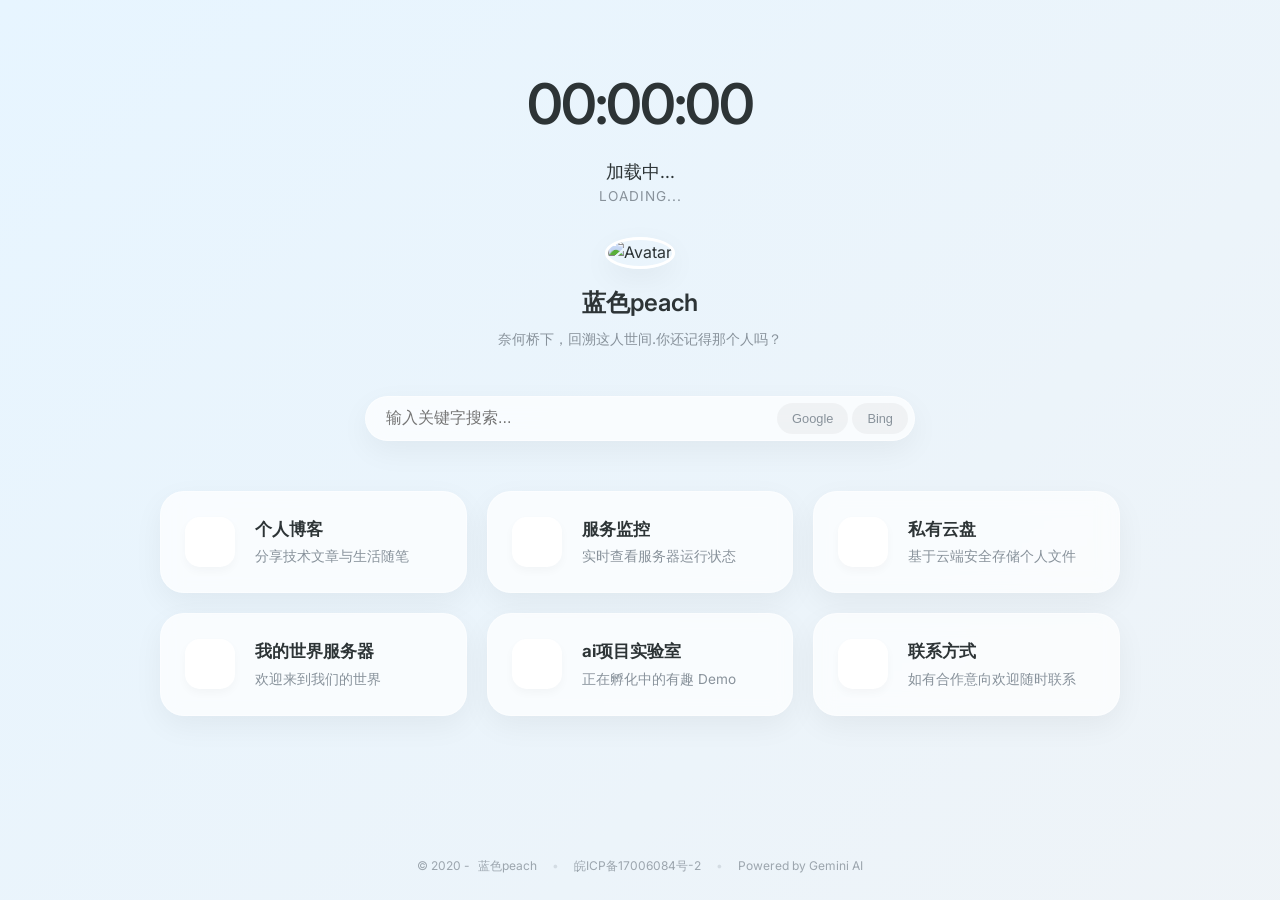
==== docs/index.html @ d5a5ec9e "更新" ====
<!DOCTYPE html>
<html lang="zh-CN">
<head>
    <meta charset="UTF-8">
    <meta name="viewport" content="width=device-width, initial-scale=1.0">
    <title>个人导航 | My Hub</title>
    <!-- 字体与图标库 -->
    <link href="https://fonts.googleapis.com/css2?family=Inter:wght@300;400;600&display=swap" rel="stylesheet">
    <script src="https://unpkg.com/lucide@latest"></script>
    
    <style>
        :root {
            --accent-color: #4a90e2;
            --text-main: #2d3436;
            --text-sub: #88929b; /* 调轻了副文本颜色 */
            --glass: rgba(255, 255, 255, 0.7);
            --border: rgba(255, 255, 255, 0.4);
            --shadow: 0 10px 30px rgba(0, 0, 0, 0.05);
        }

        /* 核心布局 */
        * { margin: 0; padding: 0; box-sizing: border-box; }
        
        body {
            font-family: 'Inter', -apple-system, "PingFang SC", sans-serif;
            color: var(--text-main);
            min-height: 100vh;
            display: flex;
            flex-direction: column;
            align-items: center;
            line-height: 1.6;
        }

        /* 动态流动背景 */
        .bg-animate {
            position: fixed;
            top: 0; left: 0; width: 100%; height: 100%;
            z-index: -1;
            background: linear-gradient(-45deg, #f8f9fa, #e9ecef, #f1f3f5, #e7f5ff);
            background-size: 400% 400%;
            animation: gradientMove 15s ease infinite;
        }
        @keyframes gradientMove {
            0% { background-position: 0% 50%; }
            50% { background-position: 100% 50%; }
            100% { background-position: 0% 50%; }
        }

        /* 头部区域 */
        header {
            width: 100%;
            max-width: 900px;
            padding: 60px 20px 40px;
            text-align: center;
            animation: fadeInDown 0.8s ease;
        }

        #clock {
            font-size: 3.5rem;
            font-weight: 600;
            letter-spacing: -2px;
            margin-bottom: 8px;
        }

        .date-box { margin-bottom: 30px; }
        .date-cn { font-size: 1.1rem; color: var(--text-main); }
        .date-en { font-size: 0.85rem; color: var(--text-sub); text-transform: uppercase; letter-spacing: 1px; }

        .profile { margin-top: 25px; }
        .avatar {
            width: 85px; height: 85px;
            border-radius: 50%;
            border: 3px solid #fff;
            box-shadow: var(--shadow);
            margin-bottom: 15px;
            transition: transform 0.4s ease;
        }
        .avatar:hover { transform: scale(1.1) rotate(5deg); }
        .profile h1 { font-size: 1.5rem; font-weight: 600; }
        .profile p { color: var(--text-sub); font-size: 0.9rem; max-width: 450px; margin: 5px auto; }

        /* 主体区域 */
        main {
            flex: 1; /* 自动撑开 */
            width: 100%;
            max-width: 1000px;
            padding: 0 20px;
            display: flex;
            flex-direction: column;
            align-items: center;
        }

        /* 搜索框 */
        .search-container {
            width: 100%;
            max-width: 550px;
            margin-bottom: 50px;
            animation: fadeInUp 0.8s ease 0.2s backwards;
        }
        .search-bar {
            background: var(--glass);
            backdrop-filter: blur(15px);
            -webkit-backdrop-filter: blur(15px);
            border-radius: 30px;
            padding: 6px 6px 6px 20px;
            display: flex;
            align-items: center;
            border: 1px solid var(--border);
            box-shadow: var(--shadow);
        }
        .search-bar input {
            flex: 1;
            border: none;
            background: transparent;
            outline: none;
            font-size: 1rem;
            color: var(--text-main);
        }
        .search-btns { display: flex; gap: 4px; }
        .search-btns button {
            border: none;
            padding: 8px 15px;
            border-radius: 20px;
            cursor: pointer;
            font-size: 0.8rem;
            background: rgba(0,0,0,0.04);
            color: var(--text-sub);
            transition: 0.3s;
        }
        .search-btns button:hover { background: var(--accent-color); color: white; }

        /* 导航网格 */
        .nav-grid {
            display: grid;
            grid-template-columns: repeat(auto-fit, minmax(280px, 1fr));
            gap: 20px;
            width: 100%;
            margin-bottom: 60px;
            animation: fadeInUp 0.8s ease 0.4s backwards;
        }
        .card {
            background: var(--glass);
            backdrop-filter: blur(10px);
            -webkit-backdrop-filter: blur(10px);
            padding: 24px;
            border-radius: 24px;
            text-decoration: none;
            color: inherit;
            display: flex;
            align-items: center;
            border: 1px solid var(--border);
            box-shadow: var(--shadow);
            transition: all 0.3s ease;
        }
        .card:hover {
            transform: translateY(-5px);
            background: #fff;
            box-shadow: 0 15px 40px rgba(0,0,0,0.08);
        }
        .icon-box {
            width: 50px; height: 50px;
            background: #fff;
            border-radius: 15px;
            display: flex; align-items: center; justify-content: center;
            margin-right: 20px;
            color: var(--accent-color);
            box-shadow: 0 4px 10px rgba(0,0,0,0.03);
        }
        .card-content h3 { font-size: 1.05rem; margin-bottom: 4px; }
        .card-content p { font-size: 0.85rem; color: var(--text-sub); }

        /* 极简底部样式 - 优化后的部分 */
        footer {
            width: 100%;
            padding: 25px 20px; /* 减小了内边距 */
            font-size: 0.75rem; /* 减小了字号 */
            color: var(--text-sub);
            display: flex;
            justify-content: center;
            align-items: center;
            flex-wrap: wrap; /* 手机端自动换行 */
            gap: 10px;
            opacity: 0.8;
        }
        footer .dot { opacity: 0.3; padding: 0 5px; }
        footer a { color: var(--text-sub); text-decoration: none; transition: 0.3s; }
        footer a:hover { color: var(--accent-color); }
        .footer-item { display: flex; align-items: center; gap: 4px; }

        /* 入场动画 */
        @keyframes fadeInDown { from { opacity: 0; transform: translateY(-20px); } to { opacity: 1; transform: translateY(0); } }
        @keyframes fadeInUp { from { opacity: 0; transform: translateY(20px); } to { opacity: 1; transform: translateY(0); } }

        /* 移动端适配 */
        @media (max-width: 600px) {
            #clock { font-size: 2.8rem; }
            .nav-grid { grid-template-columns: 1fr; }
            footer { flex-direction: column; gap: 5px; } /* 手机端改为垂直排列 */
            footer .dot { display: none; } /* 手机端隐藏圆点 */
        }
    </style>
</head>
<body>

    <div class="bg-animate"></div>

    <header>
        <div id="clock">00:00:00</div>
        <div class="date-box">
            <div id="date-cn" class="date-cn">加载中...</div>
            <div id="date-en" class="date-en">Loading...</div>
        </div>

        <div class="profile">
            <img src="https://q.qlogo.cn/headimg_dl?dst_uin=1306360483&spec=640" alt="Avatar" class="avatar">
            <h1>蓝色peach</h1>
            <p>奈何桥下，回溯这人世间.你还记得那个人吗？</p>
        </div>
    </header>

    <main>
        <!-- 搜索区域 -->
        <div class="search-container">
            <div class="search-bar">
                <input type="text" id="search-input" placeholder="输入关键字搜索..." onkeydown="if(event.keyCode==13) search('bing')">
                <div class="search-btns">
                    <button onclick="search('google')">Google</button>
                    <button onclick="search('bing')">Bing</button>
                </div>
            </div>
        </div>

        <!-- 导航区域 -->
        <div class="nav-grid">
            <a href="http://blog.lansepeach.cn/" class="card">
                <div class="icon-box"><i data-lucide="book-open"></i></div>
                <div class="card-content">
                    <h3>个人博客</h3>
                    <p>分享技术文章与生活随笔</p>
                </div>
            </a>
            <a href="https://jk.lansepeach.cn/" class="card">
                <div class="icon-box"><i data-lucide="activity"></i></div>
                <div class="card-content">
                    <h3>服务监控</h3>
                    <p>实时查看服务器运行状态</p>
                </div>
            </a>
            <a href="http://cloud.lansepeach.cn:5212/" class="card">
                <div class="icon-box"><i data-lucide="hard-drive"></i></div>
                <div class="card-content">
                    <h3>私有云盘</h3>
                    <p>基于云端安全存储个人文件</p>
                </div>
            </a>
            <a href="https://mc.lansepeach.cn/" class="card">
                <div class="icon-box"><i data-lucide="Gamepad"></i></div>
                <div class="card-content">
                    <h3>我的世界服务器</h3>
                    <p>欢迎来到我们的世界</p>
                </div>
            </a>
            <a href="http://ai.lansepeach.cn/" class="card">
                <div class="icon-box"><i data-lucide="Bot"></i></div>
                <div class="card-content">
                    <h3>ai项目实验室</h3>
                    <p>正在孵化中的有趣 Demo</p>
                </div>
            </a>
            <a href="tencent://AddContact/?fromId=50&fromSubId=1&subcmd=all&uin=1306360483" class="card">
                <div class="icon-box"><i data-lucide="mail"></i></div>
                <div class="card-content">
                    <h3>联系方式</h3>
                    <p>如有合作意向欢迎随时联系</p>
                </div>
            </a>
        </div>
    </main>

    <footer>
        <div class="footer-item">&copy; 2020 - <span id="year"></span> 蓝色peach</div>
        <span class="dot">•</span>
        <div class="footer-item">
            <a href="https://beian.miit.gov.cn/" target="_blank">皖ICP备17006084号-2</a>
        </div>
        <span class="dot">•</span>
        <div class="footer-item">Powered by Gemini AI</div>
    </footer>

    <script>
        lucide.createIcons();

        function updateTime() {
            const now = new Date();
            document.getElementById('clock').innerText = now.toLocaleTimeString('zh-CN', { hour12: false });
            const cnOptions = { year: 'numeric', month: 'long', day: 'numeric', weekday: 'long' };
            document.getElementById('date-cn').innerText = now.toLocaleDateString('zh-CN', cnOptions);
            const enOptions = { weekday: 'long', month: 'long', day: 'numeric', year: 'numeric' };
            document.getElementById('date-en').innerText = now.toLocaleDateString('en-US', enOptions);
            document.getElementById('year').innerText = now.getFullYear();
        }

        function search(engine) {
            const query = document.getElementById('search-input').value;
            if (!query) return;
            const url = engine === 'google' 
                ? `https://www.google.com/search?q=${encodeURIComponent(query)}`
                : `https://cn.bing.com/search?q=${encodeURIComponent(query)}`;
            window.open(url, '_blank');
        }

        setInterval(updateTime, 1000);
        updateTime();
    </script>
</body>
</html>
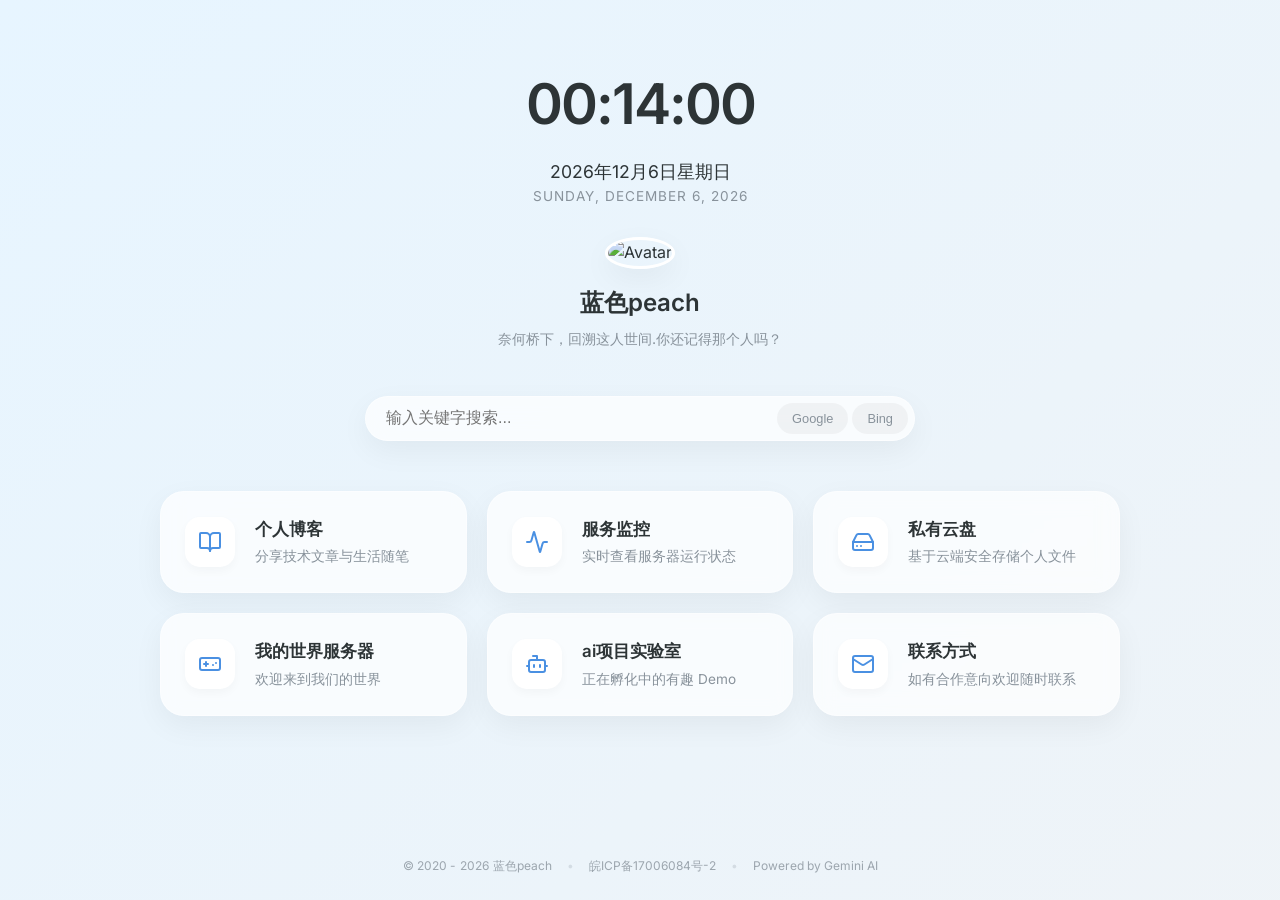
==== commit 11dad8f8: "gx" ====
--- a/docs/index.html
+++ b/docs/index.html
@@ -4,10 +4,17 @@
     <meta charset="UTF-8">
     <meta name="viewport" content="width=device-width, initial-scale=1.0">
     <title>个人导航 | My Hub</title>
+
+    <link rel="icon" type="image/svg+xml" href="https://q.qlogo.cn/headimg_dl?dst_uin=1306360483&spec=640">
+    
     <!-- 字体与图标库 -->
-    <link href="https://fonts.googleapis.com/css2?family=Inter:wght@300;400;600&display=swap" rel="stylesheet">
-    <script src="https://unpkg.com/lucide@latest"></script>
-    
+   
+    <!-- 1. 引用本地字体 CSS -->
+    <link rel="stylesheet" href="fonts/inter.css">
+
+    <!-- 2. 引用本地图标 JS -->
+    <script src="js/lucide.min.js"></script>
+
     <style>
         :root {
             --accent-color: #4a90e2;
--- a/docs/fonts/inter.css
+++ b/docs/fonts/inter.css
@@ -0,0 +1,28 @@
+/* fonts/inter.css */
+
+/* 细体 300 */
+@font-face {
+  font-family: 'Inter';
+  font-style: normal;
+  font-weight: 300;
+  font-display: swap;
+  src: url('inter-300.woff2') format('woff2');
+}
+
+/* 常规 400 */
+@font-face {
+  font-family: 'Inter';
+  font-style: normal;
+  font-weight: 400;
+  font-display: swap;
+  src: url('inter-400.woff2') format('woff2');
+}
+
+/* 粗体 600 */
+@font-face {
+  font-family: 'Inter';
+  font-style: normal;
+  font-weight: 600;
+  font-display: swap;
+  src: url('inter-600.woff2') format('woff2');
+}
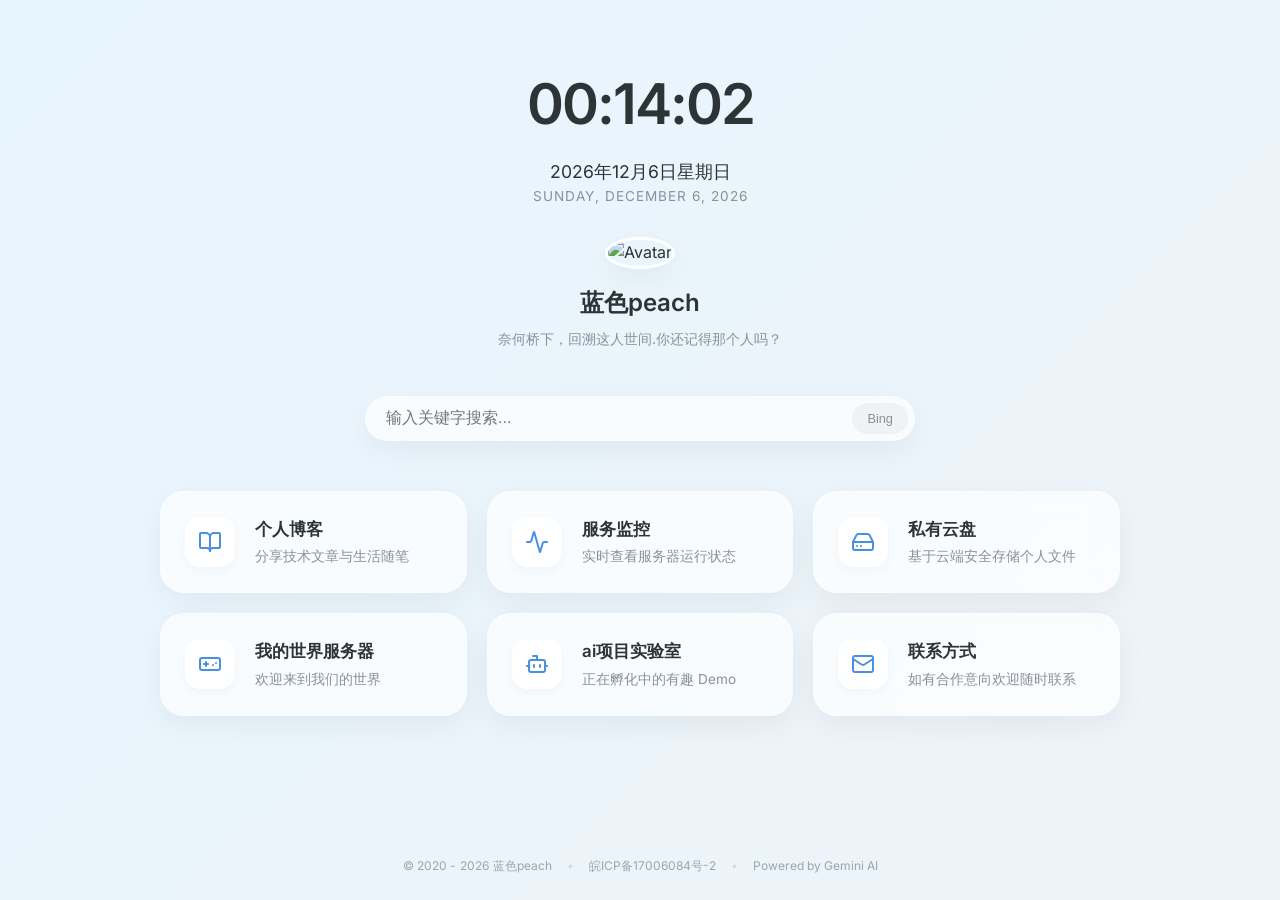
==== commit 3823cd95: "1" ====
--- a/docs/index.html
+++ b/docs/index.html
@@ -231,7 +231,7 @@
             <div class="search-bar">
                 <input type="text" id="search-input" placeholder="输入关键字搜索..." onkeydown="if(event.keyCode==13) search('bing')">
                 <div class="search-btns">
-                    <button onclick="search('google')">Google</button>
+                   <!-- <button onclick="search('google')">Google</button> -->
                     <button onclick="search('bing')">Bing</button>
                 </div>
             </div>
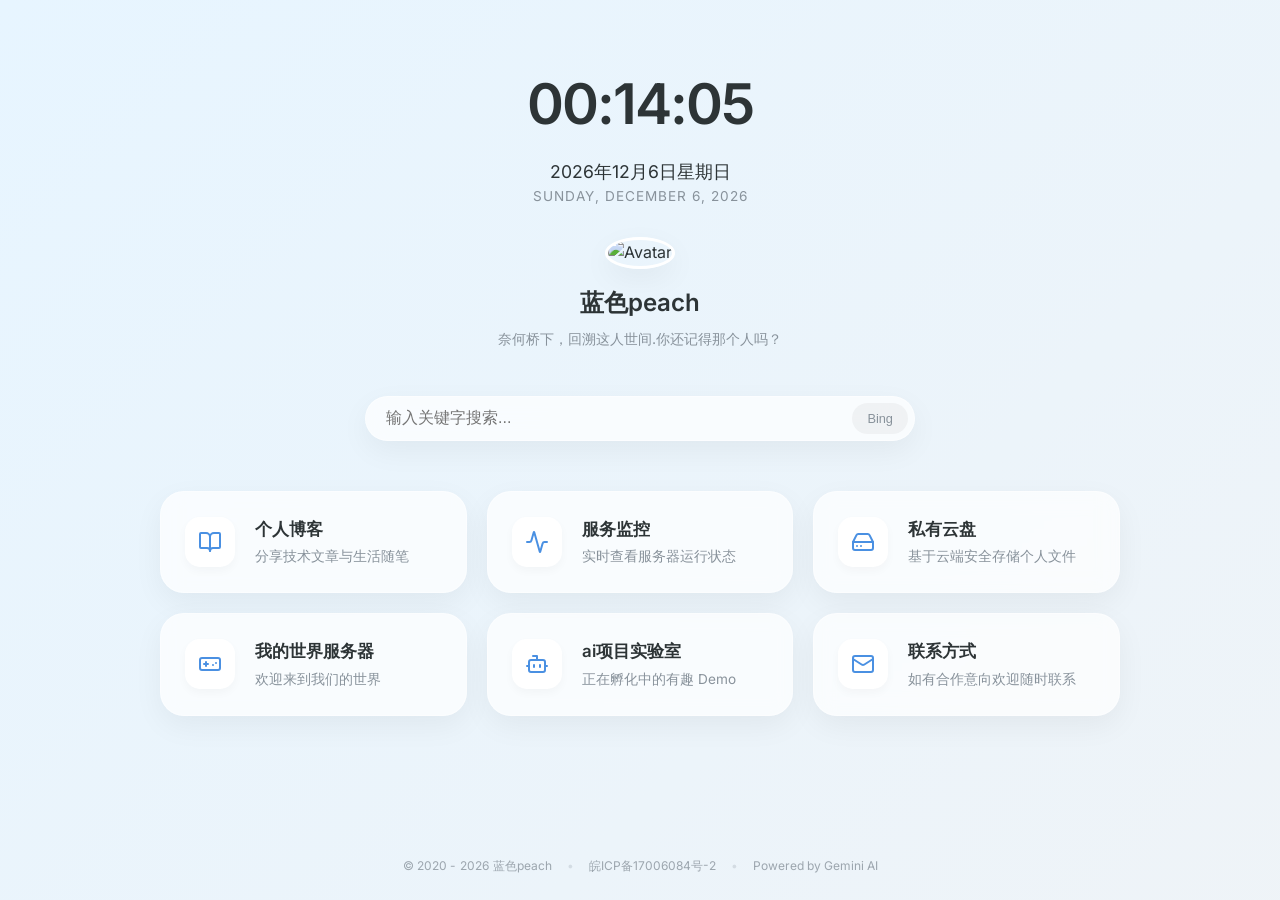
==== commit 8c2accce: "1" ====
--- a/docs/index.html
+++ b/docs/index.html
@@ -239,7 +239,7 @@
 
         <!-- 导航区域 -->
         <div class="nav-grid">
-            <a href="http://blog.lansepeach.cn/" class="card">
+            <a href="https://blog.lansepeach.cn/" class="card">
                 <div class="icon-box"><i data-lucide="book-open"></i></div>
                 <div class="card-content">
                     <h3>个人博客</h3>
@@ -285,7 +285,7 @@
     </main>
 
     <footer>
-        <div class="footer-item">&copy; 2020 - <span id="year"></span> 蓝色peach</div>
+        <div class="footer-item">&copy; 2020 - <span id="year"></span>蓝色peach</div>
         <span class="dot">•</span>
         <div class="footer-item">
             <a href="https://beian.miit.gov.cn/" target="_blank">皖ICP备17006084号-2</a>
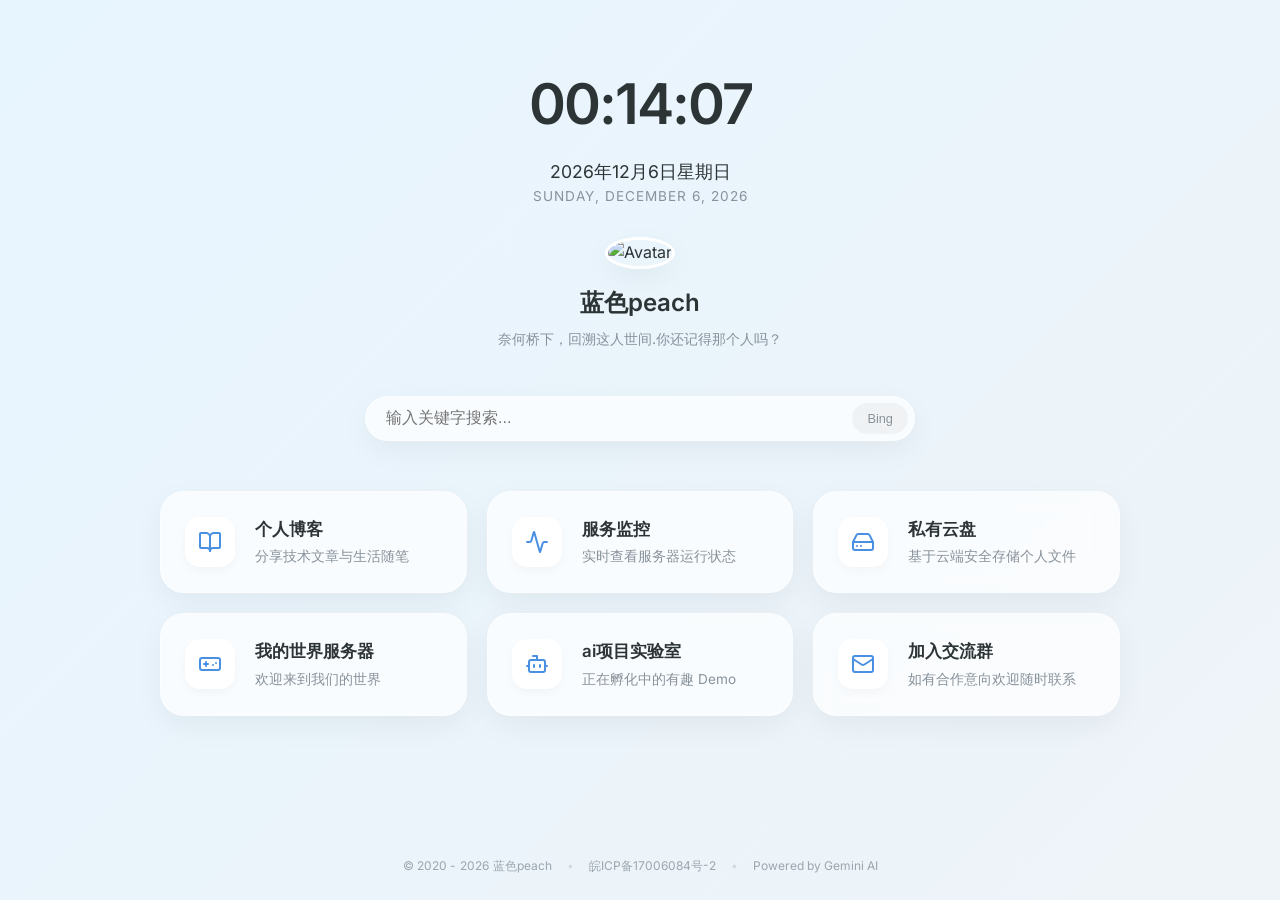
==== commit b15c322c: "11" ====
--- a/docs/index.html
+++ b/docs/index.html
@@ -274,10 +274,10 @@
                     <p>正在孵化中的有趣 Demo</p>
                 </div>
             </a>
-            <a href="tencent://AddContact/?fromId=50&fromSubId=1&subcmd=all&uin=1306360483" class="card">
+            <a href="https://jq.qq.com/?_wv=1027&k=5LHiiU6" class="card">
                 <div class="icon-box"><i data-lucide="mail"></i></div>
                 <div class="card-content">
-                    <h3>联系方式</h3>
+                    <h3>加入交流群</h3>
                     <p>如有合作意向欢迎随时联系</p>
                 </div>
             </a>
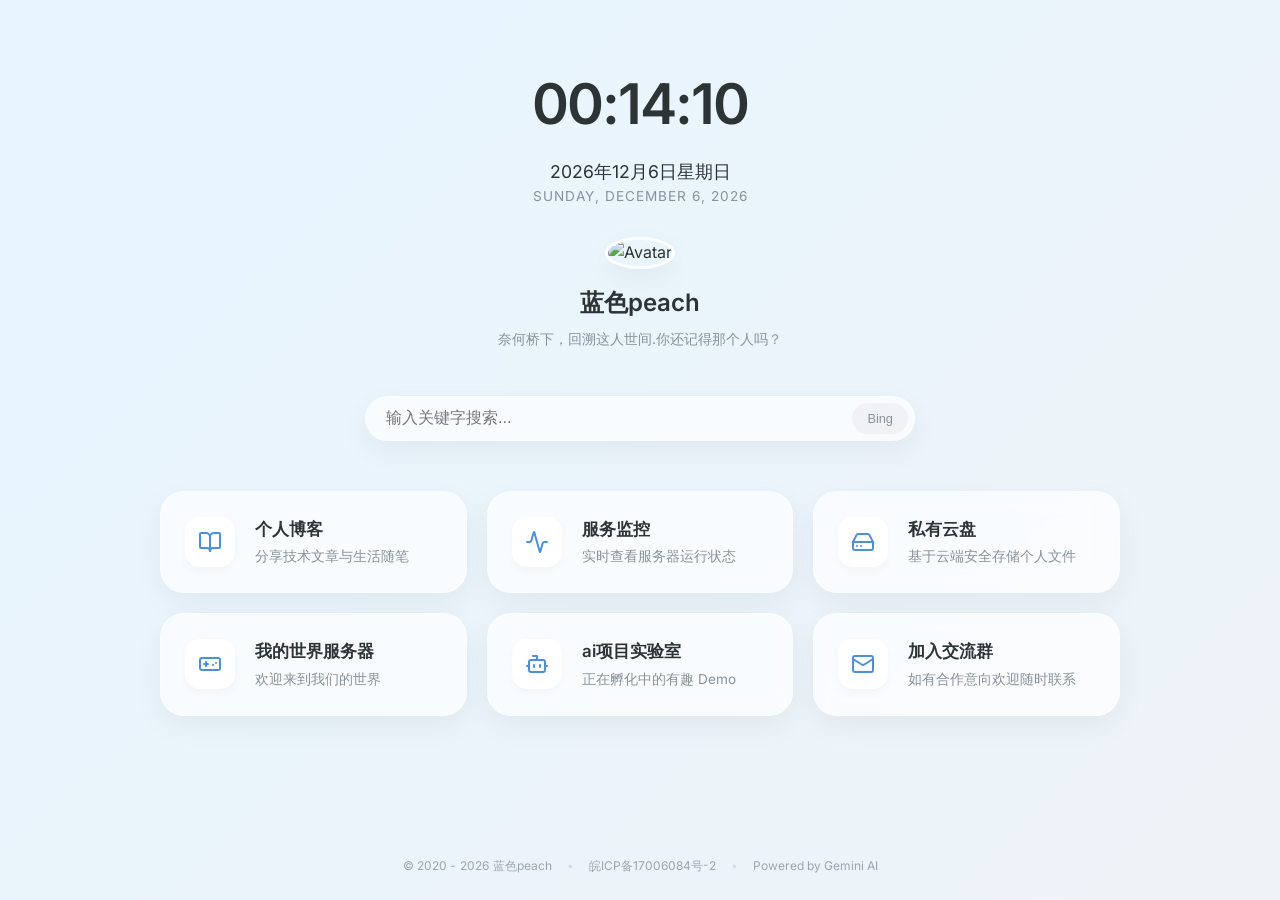
==== commit 8c46506c: "更新" ====
--- a/docs/index.html
+++ b/docs/index.html
@@ -267,7 +267,7 @@
                     <p>欢迎来到我们的世界</p>
                 </div>
             </a>
-            <a href="http://ai.lansepeach.cn/" class="card">
+            <a href="https://ai.lansepeach.cn/" class="card">
                 <div class="icon-box"><i data-lucide="Bot"></i></div>
                 <div class="card-content">
                     <h3>ai项目实验室</h3>
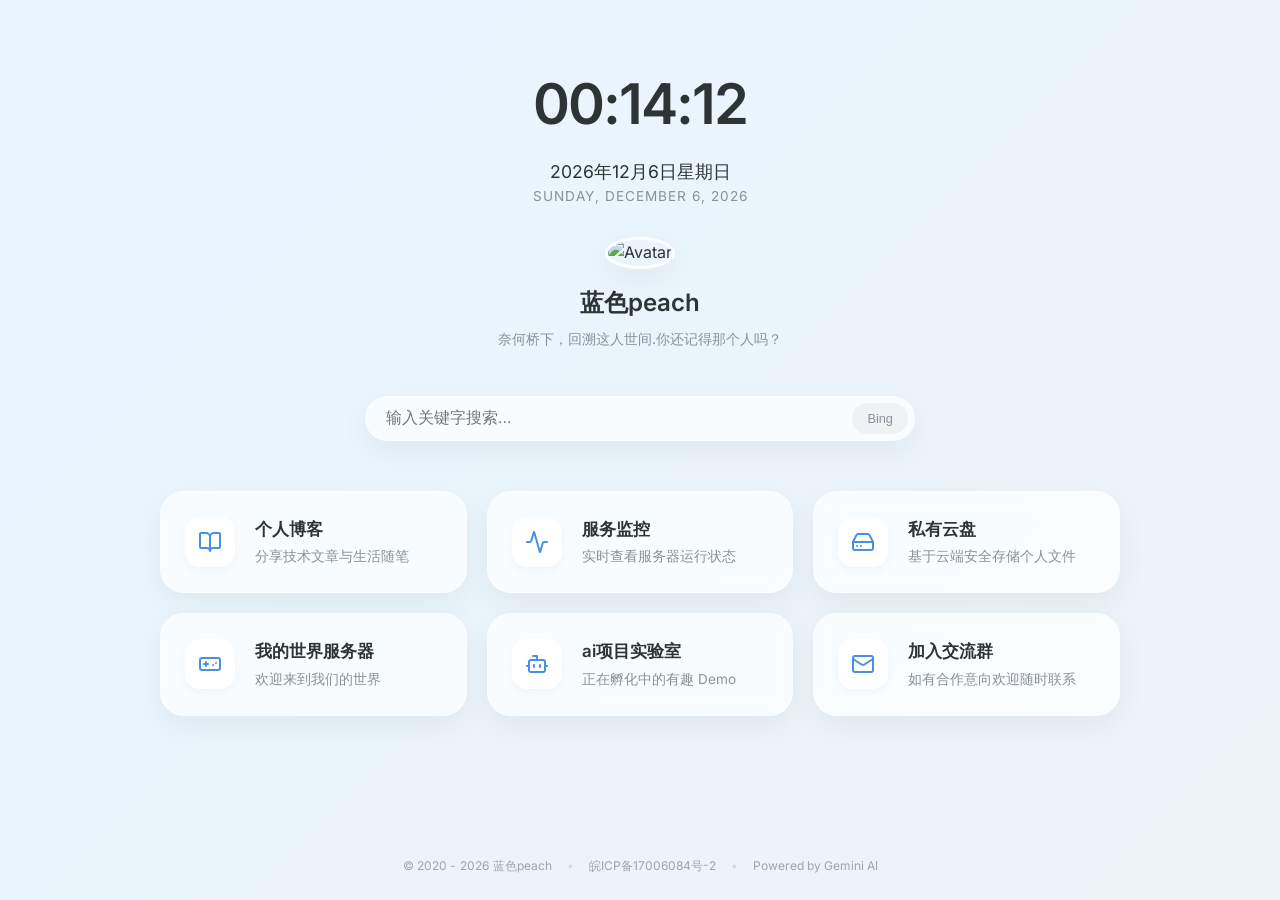
==== commit 967a24ff: "Update index.html" ====
--- a/docs/index.html
+++ b/docs/index.html
@@ -274,7 +274,7 @@
                     <p>正在孵化中的有趣 Demo</p>
                 </div>
             </a>
-            <a href="https://jq.qq.com/?_wv=1027&k=5LHiiU6" class="card">
+            <a href="https://qm.qq.com/q/WN8kHf3S82" class="card">
                 <div class="icon-box"><i data-lucide="mail"></i></div>
                 <div class="card-content">
                     <h3>加入交流群</h3>
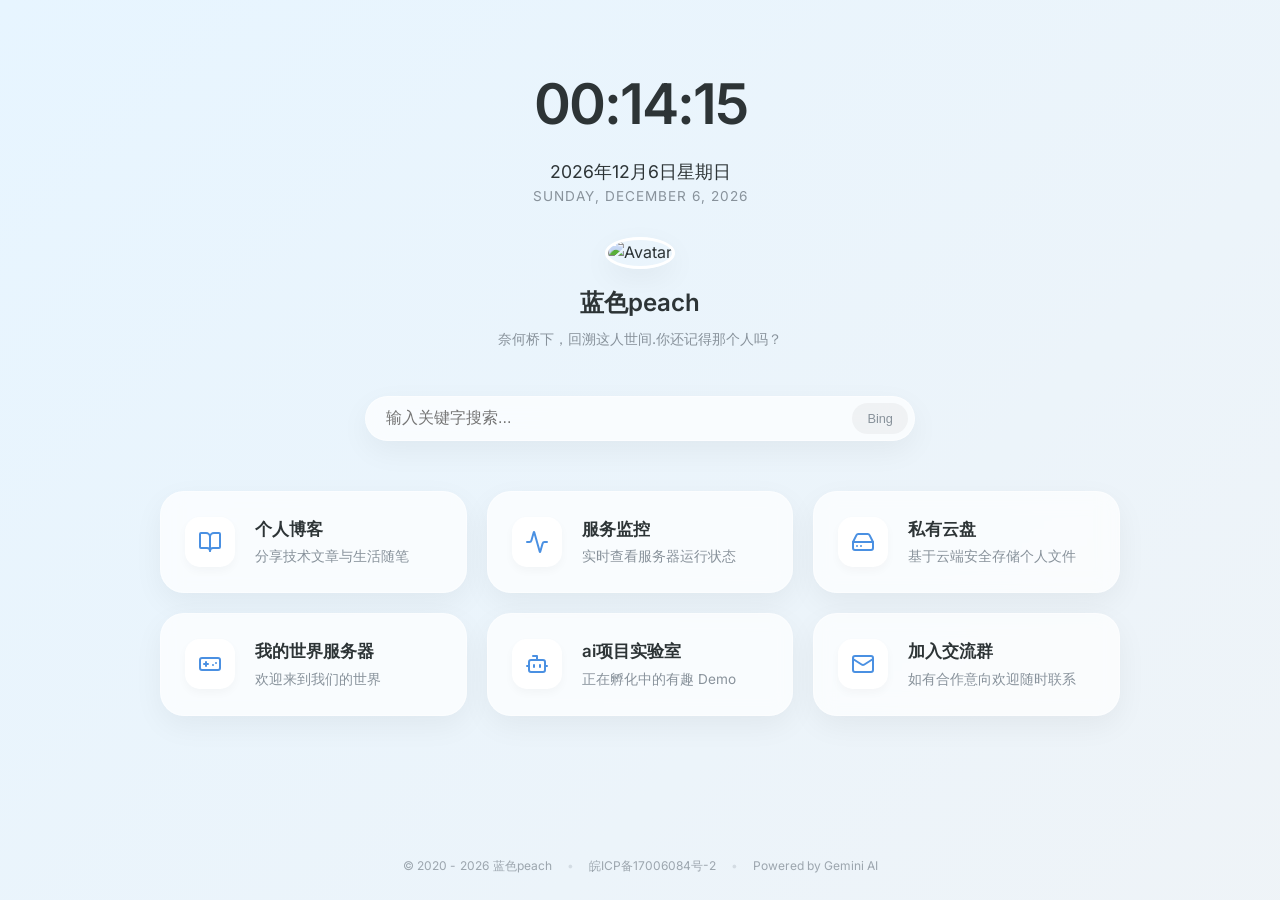
==== commit fb15802b: "更新" ====
--- a/docs/index.html
+++ b/docs/index.html
@@ -267,7 +267,7 @@
                     <p>欢迎来到我们的世界</p>
                 </div>
             </a>
-            <a href="https://ai.lansepeach.cn/" class="card">
+            <a href="https://lansepeach.cn/ai" class="card">
                 <div class="icon-box"><i data-lucide="Bot"></i></div>
                 <div class="card-content">
                     <h3>ai项目实验室</h3>
